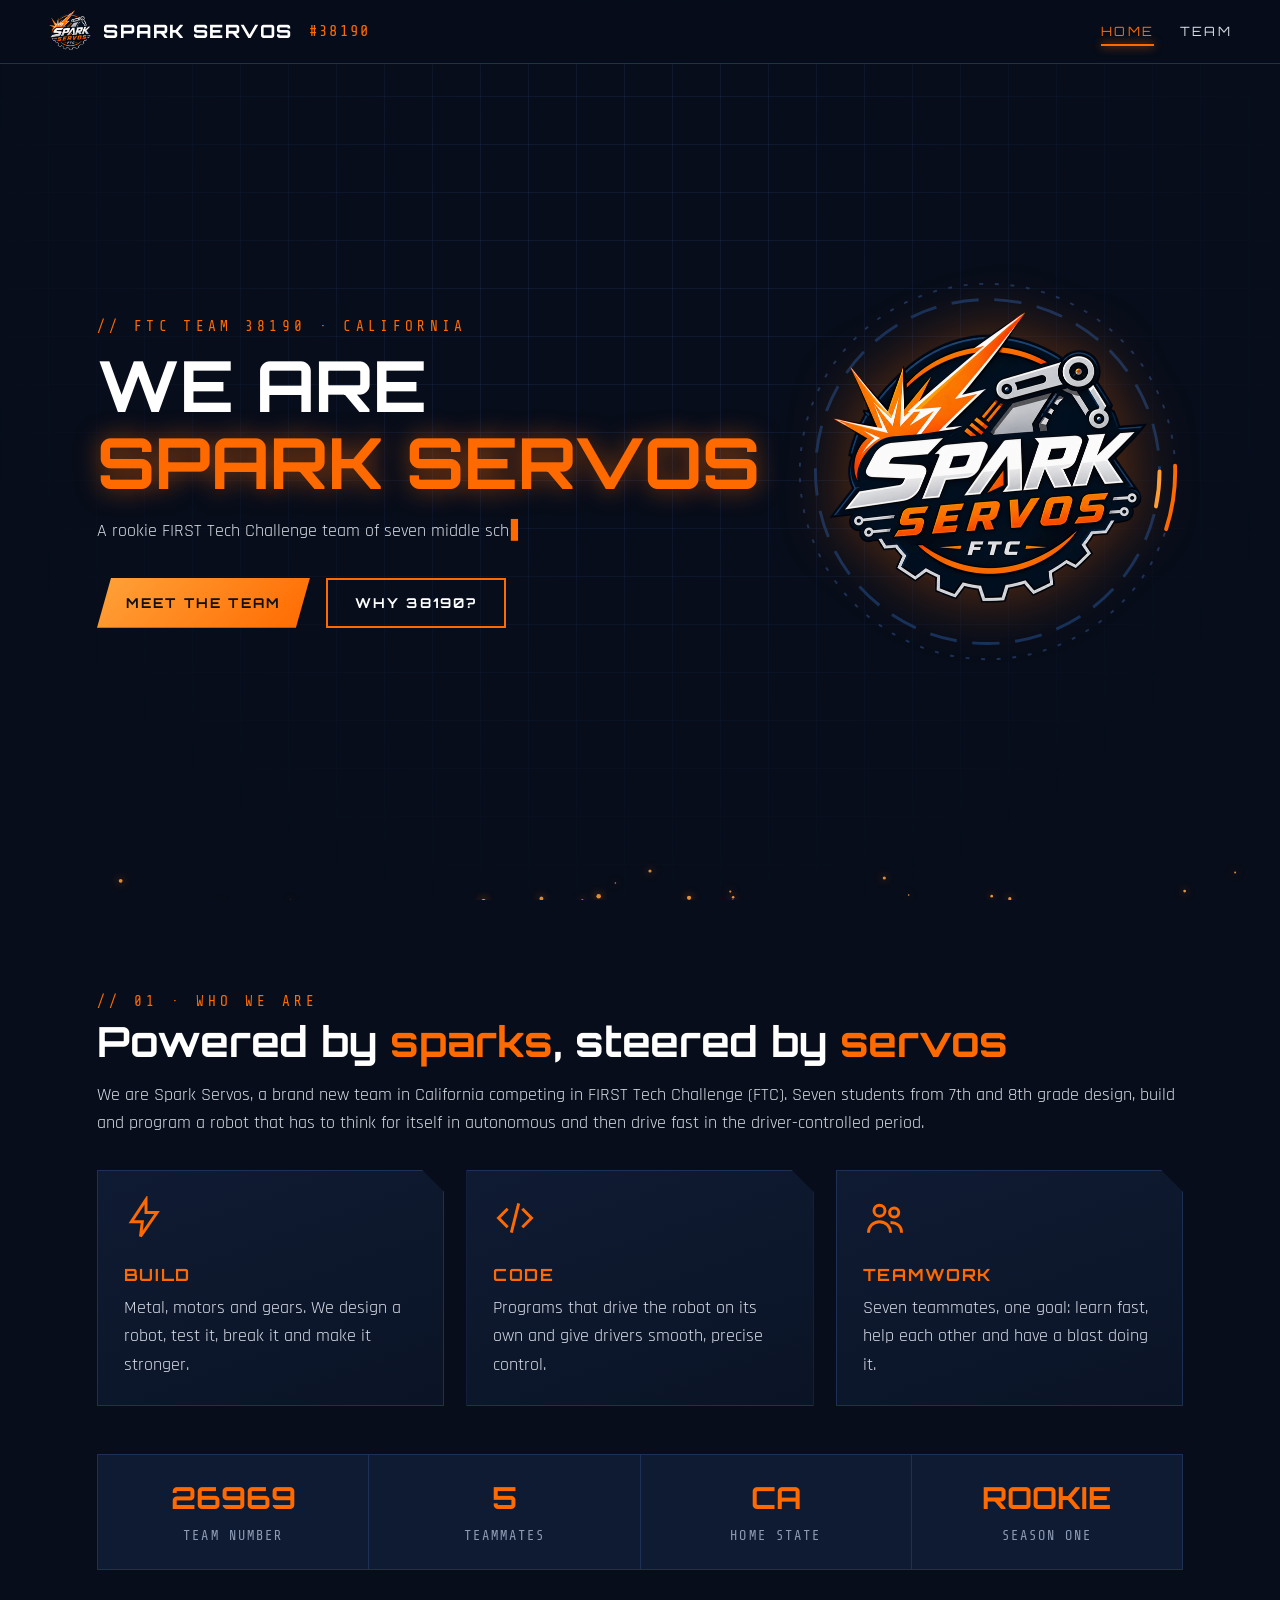
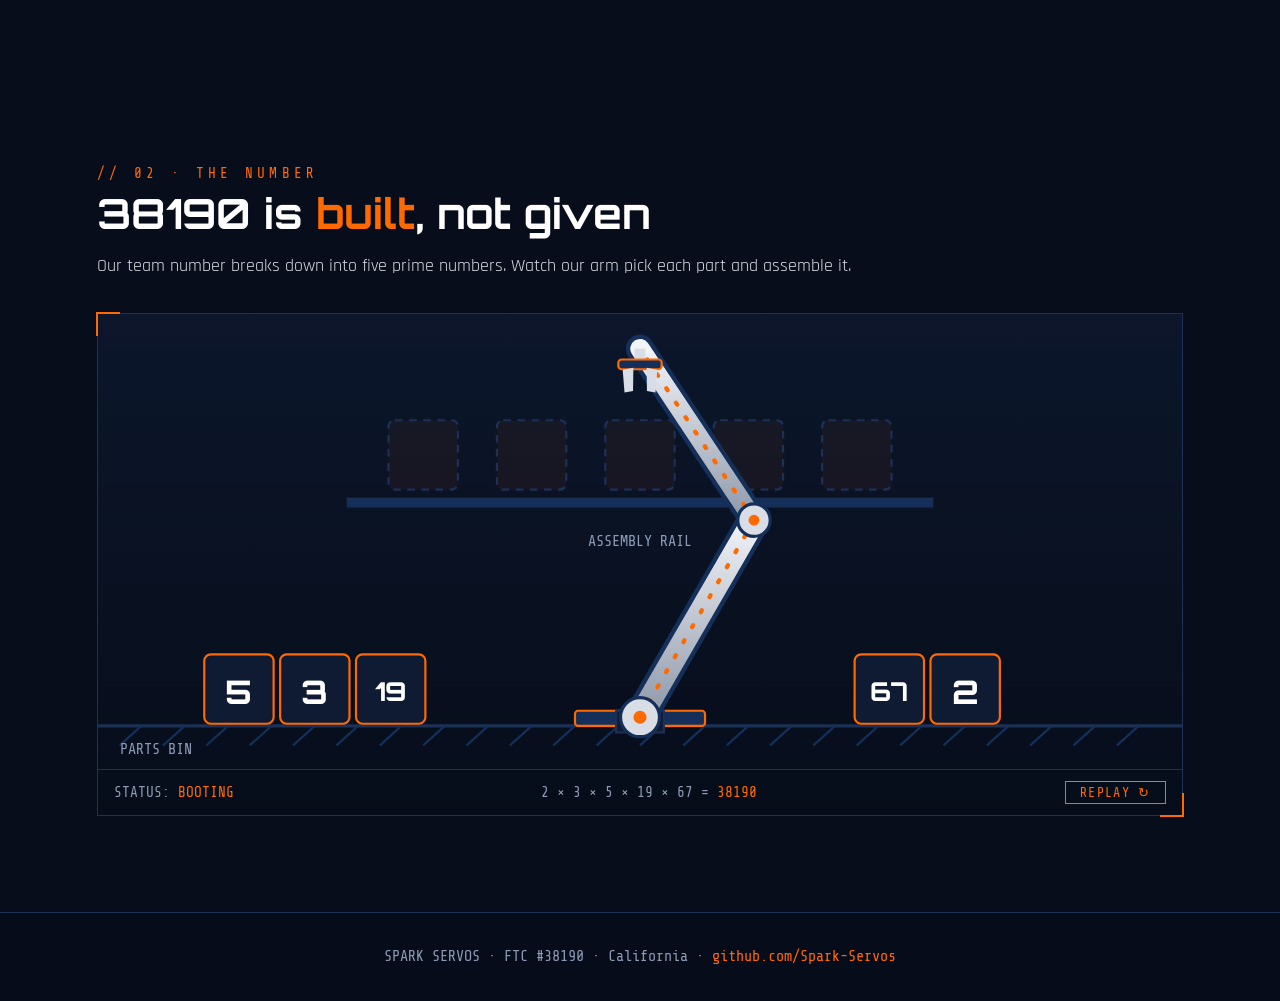
==== index.html @ 9c33005a "Build Spark Servos website: home with pick-and-place robot arm, team page Co-Authored-By: Claude Son" ====
<!DOCTYPE html>
<html lang="en">
<head>
<meta charset="utf-8">
<meta name="viewport" content="width=device-width, initial-scale=1">
<title>Spark Servos FTC 38190</title>
<meta name="description" content="Spark Servos, FTC team 38190 — a rookie middle school robotics team from California.">
<link rel="icon" href="assets/favicon.png">
<link rel="preconnect" href="https://fonts.googleapis.com">
<link rel="preconnect" href="https://fonts.gstatic.com" crossorigin>
<link href="https://fonts.googleapis.com/css2?family=Orbitron:wght@500;700;900&family=Rajdhani:wght@400;600&family=Share+Tech+Mono&display=swap" rel="stylesheet">
<link rel="stylesheet" href="css/style.css">
</head>
<body>
<div class="grid-bg"></div>
<canvas id="sparks"></canvas>

<header class="nav">
  <a class="brand" href="index.html"><img src="assets/logo.png" alt="Spark Servos logo">SPARK SERVOS<small>#38190</small></a>
  <ul class="links">
    <li><a class="active" href="index.html">Home</a></li>
    <li><a href="team.html">Team</a></li>
  </ul>
</header>

<main>
  <section class="hero">
    <div class="wrap">
      <div>
        <div class="eyebrow">// FTC Team 38190 · California</div>
        <h1>WE ARE <span>SPARK&nbsp;SERVOS</span></h1>
        <p><span class="typed" id="typed" data-text="A rookie FIRST Tech Challenge team of seven middle schoolers, building robots one servo at a time."></span></p>
        <div class="cta">
          <a class="btn" href="team.html">Meet the Team</a>
          <a class="btn ghost" href="#number">Why 38190?</a>
        </div>
      </div>
      <div class="hero-art">
        <svg class="ring spin" viewBox="0 0 200 200" aria-hidden="true">
          <circle cx="100" cy="100" r="96" fill="none" stroke="#1d3157" stroke-width="1" stroke-dasharray="2 6"/>
          <circle cx="100" cy="100" r="96" fill="none" stroke="#ff6a00" stroke-width="2" stroke-dasharray="30 570" stroke-linecap="round"/>
        </svg>
        <svg class="ring spin rev" viewBox="0 0 200 200" aria-hidden="true">
          <circle cx="100" cy="100" r="88" fill="none" stroke="#14305a" stroke-width="1.5" stroke-dasharray="14 8"/>
          <circle cx="100" cy="100" r="88" fill="none" stroke="#ffa23a" stroke-width="2" stroke-dasharray="18 535" stroke-linecap="round"/>
        </svg>
        <img class="logo" src="assets/logo.png" alt="Spark Servos FTC emblem">
      </div>
    </div>
  </section>

  <section>
    <div class="wrap">
      <div class="reveal">
        <div class="eyebrow">// 01 · who we are</div>
        <h2>Powered by <em>sparks</em>, steered by <em>servos</em></h2>
        <p>We are Spark Servos, a brand new team in California competing in FIRST Tech Challenge (FTC). Seven students from 7th and 8th grade design, build and program a robot that has to think for itself in autonomous and then drive fast in the driver-controlled period.</p>
      </div>
      <div class="cards">
        <div class="card reveal">
          <svg class="ico" viewBox="0 0 24 24" fill="none" stroke="currentColor" stroke-width="1.6"><path d="M12 2 4 14h6l-1 8 9-13h-6z"/></svg>
          <h3>BUILD</h3><p>Metal, motors and gears. We design a robot, test it, break it and make it stronger.</p>
        </div>
        <div class="card reveal" style="transition-delay:.12s">
          <svg class="ico" viewBox="0 0 24 24" fill="none" stroke="currentColor" stroke-width="1.6"><path d="m8 7-5 5 5 5M16 7l5 5-5 5M14 4l-4 16"/></svg>
          <h3>CODE</h3><p>Programs that drive the robot on its own and give drivers smooth, precise control.</p>
        </div>
        <div class="card reveal" style="transition-delay:.24s">
          <svg class="ico" viewBox="0 0 24 24" fill="none" stroke="currentColor" stroke-width="1.6"><circle cx="9" cy="8" r="3"/><circle cx="17" cy="9" r="2.5"/><path d="M3 20c0-3.5 2.7-6 6-6s6 2.5 6 6M15 14.5c3 0 6 1.5 6 5.5"/></svg>
          <h3>TEAMWORK</h3><p>Seven teammates, one goal: learn fast, help each other and have a blast doing it.</p>
        </div>
      </div>
      <div class="stats reveal">
        <div class="stat"><b data-count="38190">0</b><span>Team number</span></div>
        <div class="stat"><b data-count="7">0</b><span>Teammates</span></div>
        <div class="stat"><b>CA</b><span>Home state</span></div>
        <div class="stat"><b>ROOKIE</b><span>Season one</span></div>
      </div>
    </div>
  </section>

  <section id="number">
    <div class="wrap">
      <div class="reveal">
        <div class="eyebrow">// 02 · the number</div>
        <h2>38190 is <em>built</em>, not given</h2>
        <p>Our team number breaks down into five prime numbers. Watch our arm pick each part and assemble it.</p>
      </div>
      <div class="stage-wrap reveal">
        <svg id="stage" viewBox="0 0 1000 420" role="img" aria-label="Animated robot arm picking up prime-number tiles and placing them into slots to build 38190"></svg>
        <div class="stage-bar">
          <span>STATUS: <b id="status">IDLE</b></span>
          <span id="product">2 × 3 × 5 × 19 × 67 = <b>38190</b></span>
          <button id="replay" type="button">REPLAY ↻</button>
        </div>
      </div>
    </div>
  </section>
</main>

<footer>
  <div class="wrap">SPARK SERVOS · FTC #38190 · California · <a href="https://github.com/Spark-Servos">github.com/Spark-Servos</a></div>
</footer>

<script src="js/main.js"></script>
</body>
</html>
---- css/style.css ----
:root {
  --bg: #070d1a;
  --bg2: #0b1426;
  --panel: #0f1b33;
  --line: #1d3157;
  --navy: #14305a;
  --orange: #ff6a00;
  --orange2: #ffa23a;
  --silver: #d8dde6;
  --white: #ffffff;
  --muted: #8d9bb5;
  --display: 'Orbitron', 'Rajdhani', system-ui, sans-serif;
  --body: 'Rajdhani', system-ui, sans-serif;
  --mono: 'Share Tech Mono', ui-monospace, monospace;
}

* { box-sizing: border-box; margin: 0; padding: 0; }
html { scroll-behavior: smooth; }
body {
  background: var(--bg);
  color: var(--silver);
  font-family: var(--body);
  font-size: 1.15rem;
  line-height: 1.55;
  overflow-x: hidden;
}
a { color: inherit; text-decoration: none; }
img { max-width: 100%; display: block; }

/* background layers */
#sparks { position: fixed; inset: 0; z-index: 0; pointer-events: none; }
.grid-bg {
  position: fixed; inset: 0; z-index: 0; pointer-events: none;
  background-image:
    linear-gradient(rgba(29,49,87,.35) 1px, transparent 1px),
    linear-gradient(90deg, rgba(29,49,87,.35) 1px, transparent 1px);
  background-size: 48px 48px;
  mask-image: radial-gradient(ellipse at 50% 30%, #000 20%, transparent 75%);
  -webkit-mask-image: radial-gradient(ellipse at 50% 30%, #000 20%, transparent 75%);
  animation: gridmove 24s linear infinite;
}
@keyframes gridmove { to { background-position: 48px 48px, 48px 48px; } }
main, header, footer { position: relative; z-index: 1; }

/* nav */
.nav {
  position: sticky; top: 0; z-index: 50;
  display: flex; align-items: center; justify-content: space-between;
  padding: .6rem clamp(1rem, 4vw, 3rem);
  background: rgba(7,13,26,.82);
  backdrop-filter: blur(10px);
  border-bottom: 1px solid var(--line);
}
.brand { display: flex; align-items: center; gap: .7rem; font-family: var(--display); font-weight: 800; letter-spacing: .08em; color: var(--white); }
.brand img { width: 44px; height: 44px; transition: transform .6s; }
.brand:hover img { transform: rotate(360deg); }
.brand small { color: var(--orange); font-family: var(--mono); font-weight: 400; letter-spacing: .15em; margin-left: .3rem; }
.links { display: flex; gap: 1.6rem; list-style: none; }
.links a {
  font-family: var(--display); font-size: .8rem; letter-spacing: .18em; text-transform: uppercase;
  padding: .4rem 0; position: relative; color: var(--silver);
}
.links a::after {
  content: ''; position: absolute; left: 0; bottom: 0; height: 2px; width: 0; background: var(--orange);
  box-shadow: 0 0 10px var(--orange); transition: width .3s;
}
.links a:hover::after, .links a.active::after { width: 100%; }
.links a.active { color: var(--orange); }

/* buttons */
.btn {
  display: inline-block; font-family: var(--display); font-weight: 700; font-size: .85rem; letter-spacing: .16em; text-transform: uppercase;
  padding: .9rem 1.8rem; color: #111; background: linear-gradient(135deg, var(--orange2), var(--orange));
  clip-path: polygon(14px 0, 100% 0, calc(100% - 14px) 100%, 0 100%);
  transition: transform .2s, filter .2s;
}
.btn:hover { transform: translateY(-3px); filter: brightness(1.15) drop-shadow(0 0 12px var(--orange)); }
.btn.ghost { background: transparent; color: var(--white); box-shadow: inset 0 0 0 2px var(--orange); clip-path: none; }
.btn.ghost:hover { background: rgba(255,106,0,.12); }

/* layout */
.wrap { max-width: 1150px; margin: 0 auto; padding: 0 clamp(1rem, 4vw, 2rem); }
section { padding: clamp(3rem, 8vw, 6rem) 0; }
.eyebrow { font-family: var(--mono); color: var(--orange); letter-spacing: .3em; text-transform: uppercase; font-size: .9rem; }
h1, h2, h3 { font-family: var(--display); color: var(--white); line-height: 1.1; }
h2 { font-size: clamp(1.7rem, 4vw, 2.6rem); margin: .4rem 0 1rem; }
h2 em { font-style: normal; color: var(--orange); }

/* hero */
.hero { min-height: calc(100vh - 70px); display: flex; align-items: center; padding: 2rem 0 3rem; }
.hero .wrap { display: grid; grid-template-columns: 1.05fr 1fr; gap: 2rem; align-items: center; }
.hero h1 { font-size: clamp(2.3rem, 6vw, 4.4rem); margin: .6rem 0 1rem; }
.hero h1 span { color: var(--orange); text-shadow: 0 0 24px rgba(255,106,0,.55); }
.hero p { max-width: 34rem; color: var(--silver); }
.cta { display: flex; gap: 1rem; flex-wrap: wrap; margin-top: 2rem; }
.hero-art { position: relative; aspect-ratio: 1; max-width: 520px; width: 100%; justify-self: center; }
.hero-art .logo { position: absolute; inset: 9%; width: 82%; height: 82%; filter: drop-shadow(0 0 30px rgba(255,106,0,.35)); animation: float 5s ease-in-out infinite; }
@keyframes float { 50% { transform: translateY(-12px); } }
.ring { position: absolute; inset: 0; width: 100%; height: 100%; }
.ring.spin { animation: spin 40s linear infinite; }
.ring.spin.rev { animation-duration: 60s; animation-direction: reverse; }
@keyframes spin { to { transform: rotate(360deg); } }

/* glitch / boot text */
.typed::after { content: '▌'; color: var(--orange); animation: blink 1s steps(2) infinite; margin-left: 2px; }
@keyframes blink { 50% { opacity: 0; } }

/* stat bar */
.stats { display: grid; grid-template-columns: repeat(4, 1fr); gap: 1px; background: var(--line); border: 1px solid var(--line); margin-top: 3rem; }
.stat { background: var(--panel); padding: 1.2rem; text-align: center; }
.stat b { display: block; font-family: var(--display); font-size: 1.9rem; color: var(--orange); }
.stat span { font-family: var(--mono); font-size: .85rem; letter-spacing: .15em; color: var(--muted); text-transform: uppercase; }

/* reveal */
.reveal { opacity: 0; transform: translateY(40px); transition: opacity .8s, transform .8s cubic-bezier(.2,.8,.2,1); }
.reveal.in { opacity: 1; transform: none; }

/* cards */
.cards { display: grid; grid-template-columns: repeat(3, 1fr); gap: 1.4rem; margin-top: 2rem; }
.card {
  background: linear-gradient(160deg, var(--panel), var(--bg2));
  border: 1px solid var(--line); padding: 1.6rem; position: relative;
  clip-path: polygon(0 0, calc(100% - 22px) 0, 100% 22px, 100% 100%, 0 100%);
  transition: transform .3s, border-color .3s, box-shadow .3s;
}
.card:hover { transform: translateY(-6px); border-color: var(--orange); box-shadow: 0 10px 40px rgba(255,106,0,.15); }
.card h3 { font-size: 1.05rem; letter-spacing: .1em; margin-bottom: .6rem; color: var(--orange); }
.card .ico { width: 44px; height: 44px; margin-bottom: 1rem; color: var(--orange); }

/* pick & place stage */
.stage-wrap { background: linear-gradient(180deg, rgba(15,27,51,.7), rgba(7,13,26,.9)); border: 1px solid var(--line); position: relative; margin-top: 2rem; }
.stage-wrap::before, .stage-wrap::after { content: ''; position: absolute; width: 22px; height: 22px; border: 2px solid var(--orange); }
.stage-wrap::before { top: -2px; left: -2px; border-right: 0; border-bottom: 0; }
.stage-wrap::after { bottom: -2px; right: -2px; border-left: 0; border-top: 0; }
#stage { width: 100%; height: auto; display: block; }
.stage-bar { display: flex; justify-content: space-between; gap: 1rem; flex-wrap: wrap; padding: .7rem 1rem; border-top: 1px solid var(--line); font-family: var(--mono); font-size: .9rem; color: var(--muted); }
.stage-bar b { color: var(--orange); font-weight: 400; }
.stage-bar button {
  background: none; border: 1px solid var(--orange); color: var(--orange); font-family: var(--mono); padding: .15rem .9rem; cursor: pointer; letter-spacing: .1em;
}
.stage-bar button:hover { background: var(--orange); color: #111; }
.tile rect { fill: var(--panel); stroke: var(--orange); stroke-width: 2; }
.tile text { font-family: var(--display); font-weight: 800; fill: var(--white); text-anchor: middle; dominant-baseline: central; }
.slot rect { fill: rgba(255,106,0,.05); stroke: var(--line); stroke-width: 2; stroke-dasharray: 7 6; }
.slot text { font-family: var(--mono); fill: var(--muted); text-anchor: middle; font-size: 14px; }

/* team */
.page-head { padding: 4rem 0 1rem; text-align: center; }
.page-head h1 { font-size: clamp(2rem, 6vw, 3.6rem); margin: .5rem 0; }
.page-head p { color: var(--muted); max-width: 36rem; margin: 0 auto; }
.team { display: flex; flex-wrap: wrap; justify-content: center; gap: 3.2rem 1.4rem; padding-top: 6rem; }
.member { position: relative; flex: 0 0 calc((100% - 4.2rem) / 4); }
.member .claw {
  position: absolute; left: 50%; top: -90px; width: 46px; margin-left: -23px; z-index: 3; pointer-events: none;
  transform: translateY(-260px); opacity: 0;
}
.member .claw .cable { position: absolute; left: 50%; bottom: 100%; width: 2px; height: 600px; margin-left: -1px; background: linear-gradient(var(--line), var(--silver)); }
.member.in .claw { animation: clawdrop 2.4s cubic-bezier(.5,0,.3,1) forwards; }
.member .card { opacity: 0; transform: translateY(-120px) rotate(-4deg); text-align: center; padding: 2rem 1rem 1.5rem; }
.member.in .card { animation: carddrop 1.1s cubic-bezier(.3,1.4,.5,1) .9s forwards; }
@keyframes clawdrop {
  0% { transform: translateY(-260px); opacity: 1; }
  38% { transform: translateY(0); opacity: 1; }
  50% { transform: translateY(0); opacity: 1; }
  99% { transform: translateY(-260px); opacity: 1; }
  100% { transform: translateY(-260px); opacity: 0; }
}
@keyframes carddrop { to { opacity: 1; transform: none; } }
.claw .jaw { transform-origin: 50% 0; }
.member.in .claw .jawL { animation: jawL 2.4s forwards; }
.member.in .claw .jawR { animation: jawR 2.4s forwards; }
@keyframes jawL { 0%,30% { transform: rotate(8deg); } 40%,50% { transform: rotate(-26deg); } 70%,100% { transform: rotate(8deg); } }
@keyframes jawR { 0%,30% { transform: rotate(-8deg); } 40%,50% { transform: rotate(26deg); } 70%,100% { transform: rotate(-8deg); } }
.member.in:hover .card { transform: translateY(-6px); }
.dial { width: 110px; height: 110px; margin: 0 auto 1rem; position: relative; }
.dial svg { width: 100%; height: 100%; }
.dial .needle { transform-origin: 50px 50px; transition: transform 1s cubic-bezier(.3,1.5,.5,1); }
.member:hover .dial .needle { transform: rotate(var(--hover, 120deg)); }
.dial .initial { position: absolute; inset: 0; display: grid; place-items: center; font-family: var(--display); font-weight: 800; font-size: 2rem; color: var(--white); }
.member h3 { font-size: 1.25rem; letter-spacing: .08em; }
.member .grade { font-family: var(--mono); color: var(--orange); letter-spacing: .12em; margin-top: .2rem; }
.member .id { position: absolute; top: .6rem; left: .9rem; font-family: var(--mono); font-size: .8rem; color: var(--muted); }
.member .bar { height: 3px; background: var(--line); margin-top: 1rem; overflow: hidden; }
.member .bar i { display: block; height: 100%; width: 0; background: linear-gradient(90deg, var(--orange), var(--orange2)); transition: width 1.6s 2s; }
.member.in .bar i { width: var(--w); }

/* number factor */
.eq { display: flex; flex-wrap: wrap; align-items: center; justify-content: center; gap: .6rem; font-family: var(--display); font-weight: 800; font-size: clamp(1.4rem, 4vw, 2.6rem); color: var(--white); margin-top: 1.5rem; }
.eq .op { color: var(--orange); }

footer { border-top: 1px solid var(--line); padding: 2rem 0; text-align: center; font-family: var(--mono); color: var(--muted); font-size: .95rem; background: rgba(7,13,26,.9); }
footer a { color: var(--orange); }

/* responsive */
@media (max-width: 900px) {
  .hero .wrap { grid-template-columns: 1fr; text-align: center; }
  .hero p { margin: 0 auto; }
  .cta { justify-content: center; }
  .hero-art { max-width: 340px; order: -1; }
  .cards { grid-template-columns: 1fr; }
  .member { flex-basis: calc((100% - 1.4rem) / 2); }
  .stats { grid-template-columns: repeat(2, 1fr); }
}
@media (max-width: 520px) {
  .links { gap: .9rem; }
  .brand small { display: none; }
  .member { flex-basis: 100%; }
}
@media (prefers-reduced-motion: reduce) {
  *, *::before, *::after { animation-duration: .01ms !important; animation-iteration-count: 1 !important; transition-duration: .01ms !important; }
  .reveal, .member .card { opacity: 1 !important; transform: none !important; }
  .member .claw { display: none; }
}
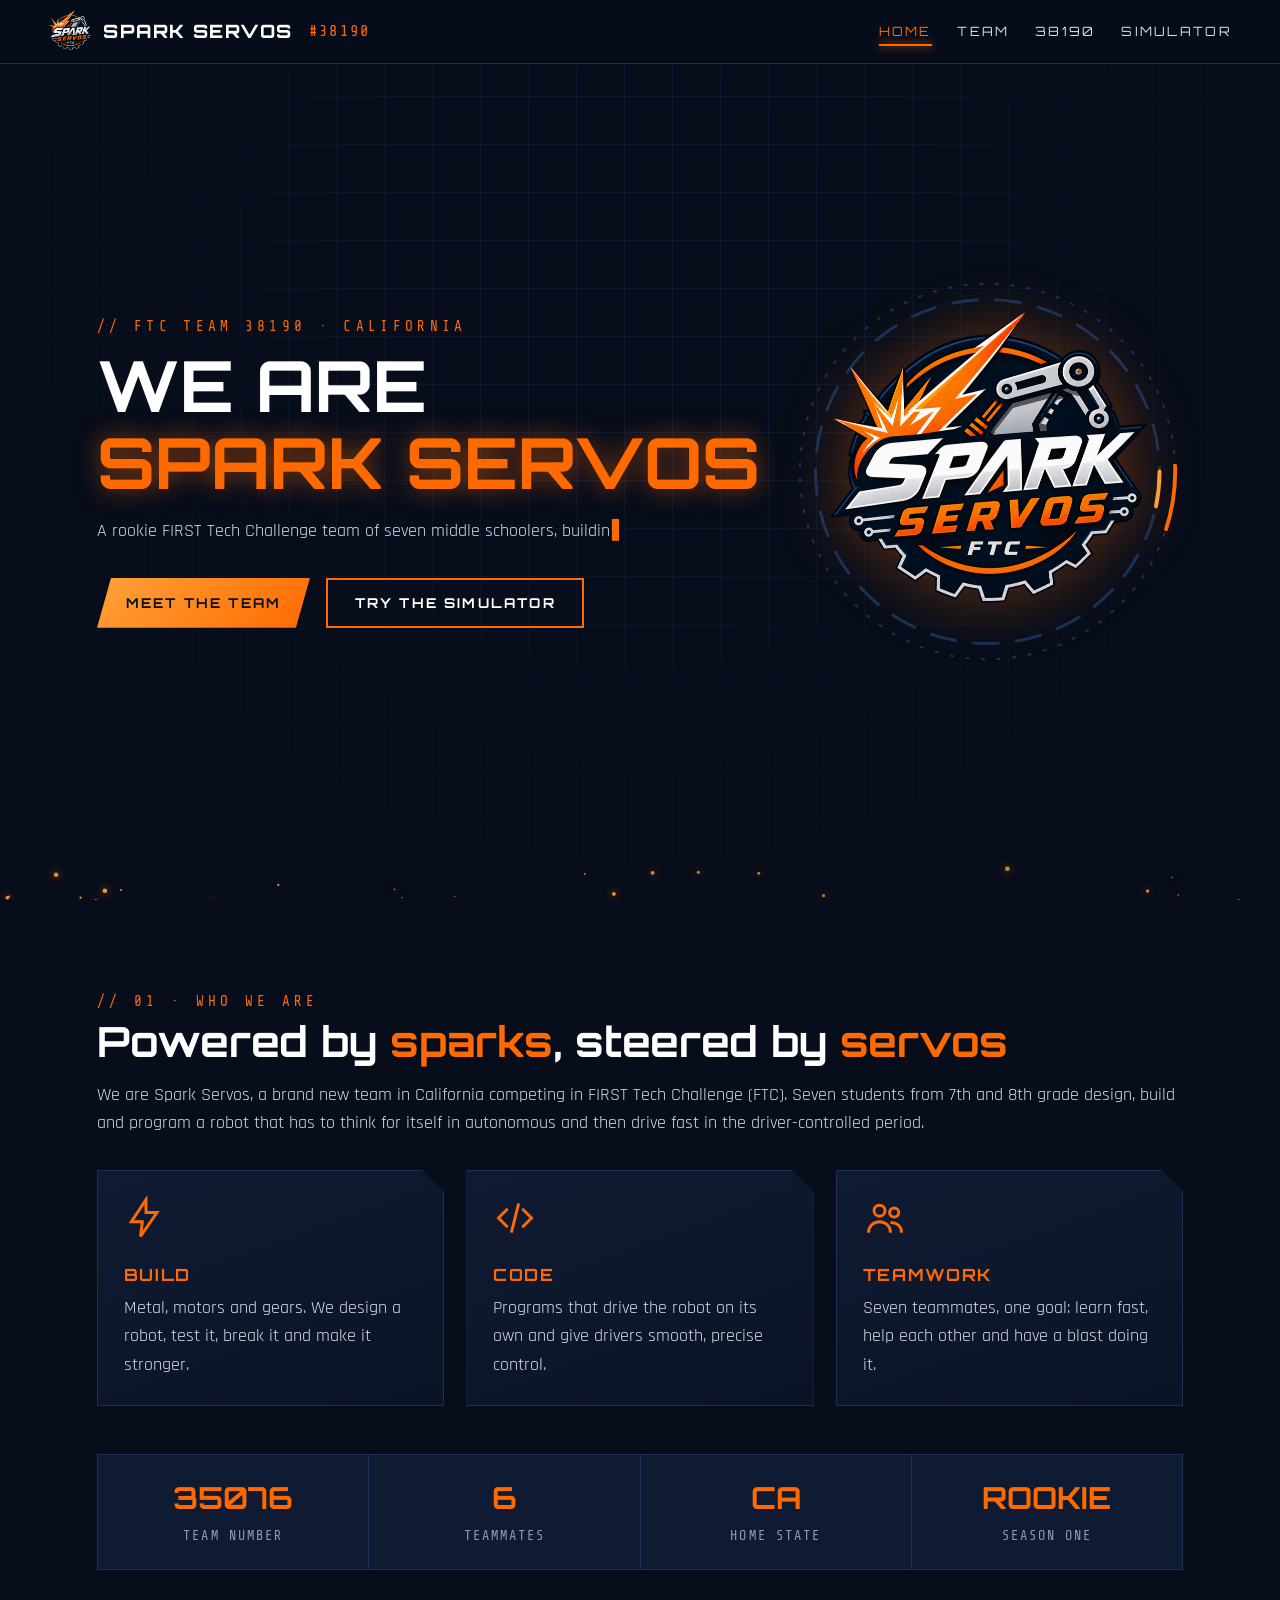
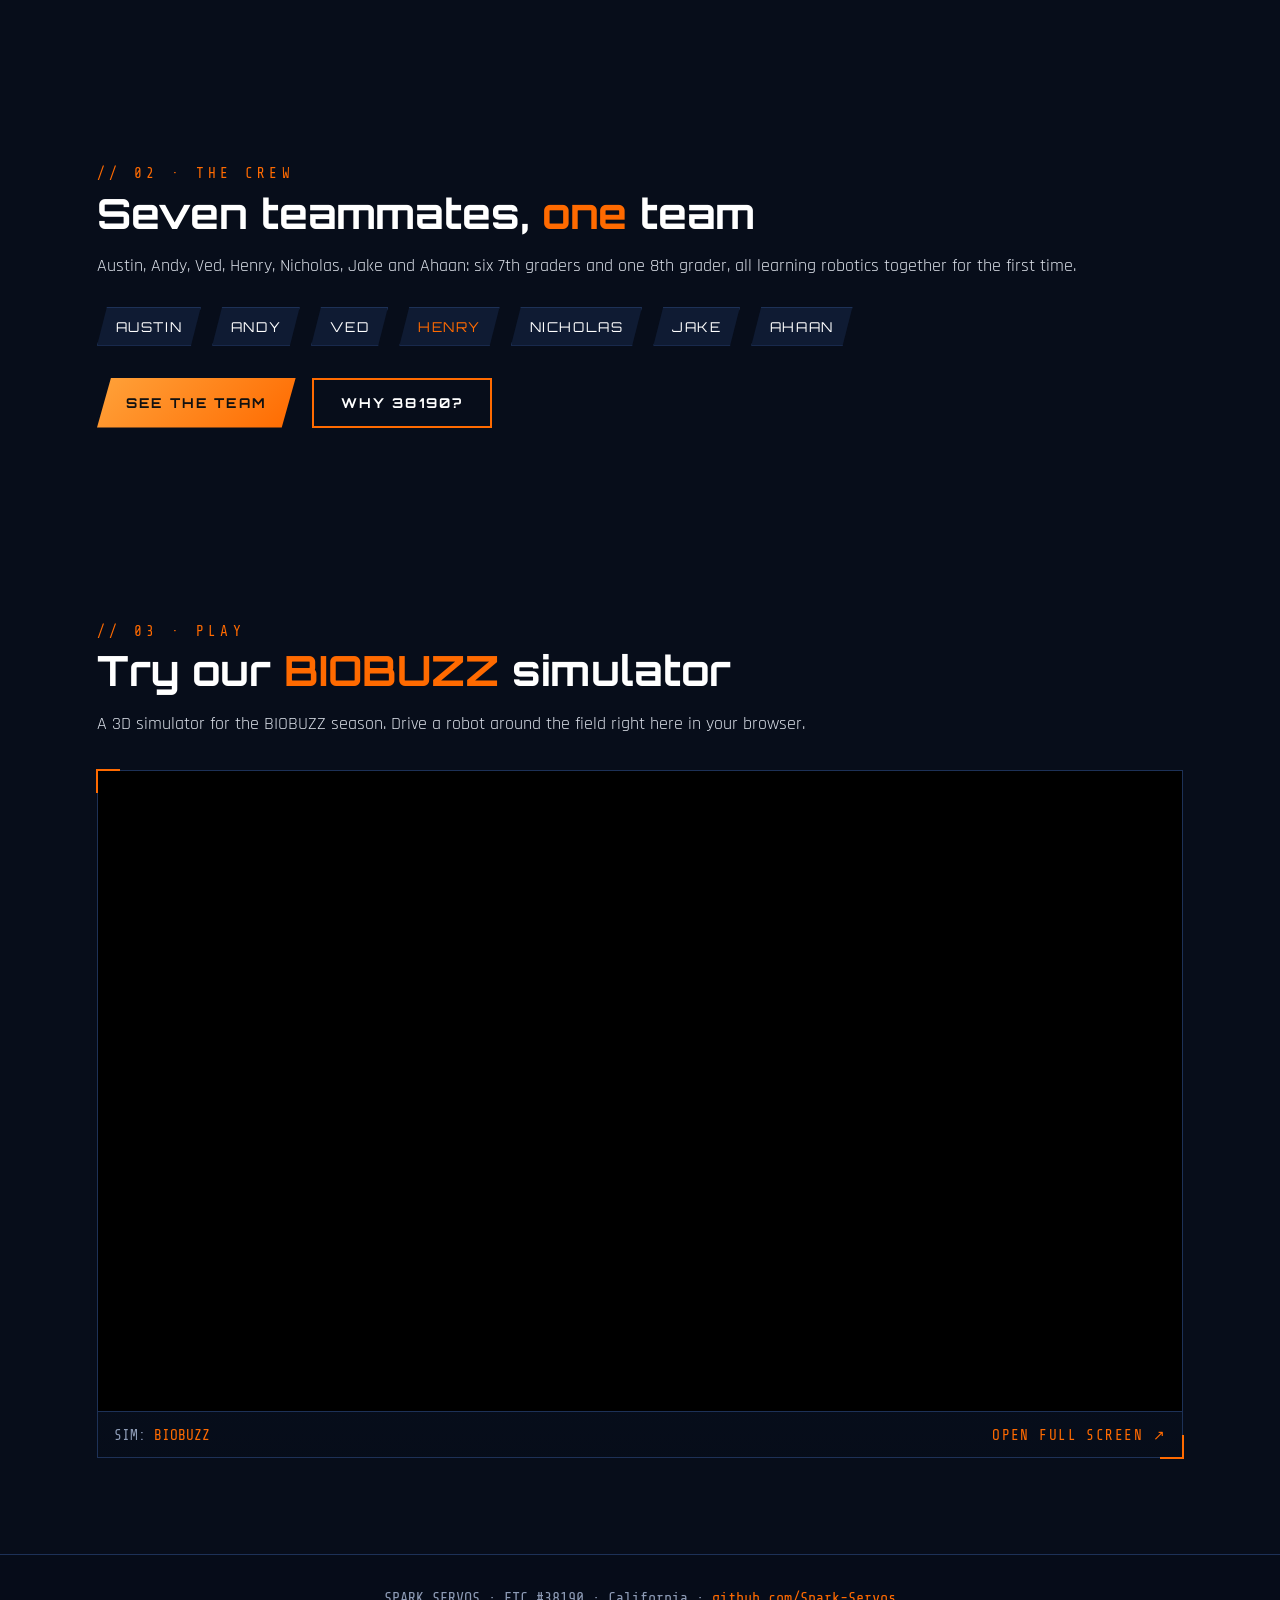
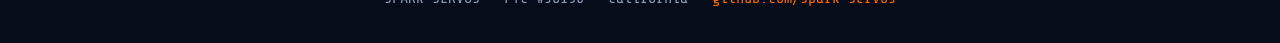
==== commit 9294f1ab: "Move team number to its own tab, add team teaser and BIOBUZZ simulator embed Co-Authored-By: Claude " ====
--- a/index.html
+++ b/index.html
@@ -20,6 +20,8 @@
   <ul class="links">
     <li><a class="active" href="index.html">Home</a></li>
     <li><a href="team.html">Team</a></li>
+    <li><a href="number.html">38190</a></li>
+    <li><a href="index.html#sim">Simulator</a></li>
   </ul>
 </header>
 
@@ -32,7 +34,7 @@
         <p><span class="typed" id="typed" data-text="A rookie FIRST Tech Challenge team of seven middle schoolers, building robots one servo at a time."></span></p>
         <div class="cta">
           <a class="btn" href="team.html">Meet the Team</a>
-          <a class="btn ghost" href="#number">Why 38190?</a>
+          <a class="btn ghost" href="#sim">Try the Simulator</a>
         </div>
       </div>
       <div class="hero-art">
@@ -79,19 +81,36 @@
     </div>
   </section>
 
-  <section id="number">
+
+  <section id="team-teaser">
     <div class="wrap">
       <div class="reveal">
-        <div class="eyebrow">// 02 · the number</div>
-        <h2>38190 is <em>built</em>, not given</h2>
-        <p>Our team number breaks down into five prime numbers. Watch our arm pick each part and assemble it.</p>
+        <div class="eyebrow">// 02 · the crew</div>
+        <h2>Seven teammates, <em>one</em> team</h2>
+        <p>Austin, Andy, Ved, Henry, Nicholas, Jake and Ahaan: six 7th graders and one 8th grader, all learning robotics together for the first time.</p>
+      </div>
+      <div class="chips reveal">
+        <span>Austin</span><span>Andy</span><span>Ved</span><span>Henry</span><span>Nicholas</span><span>Jake</span><span>Ahaan</span>
+      </div>
+      <div class="cta reveal">
+        <a class="btn" href="team.html">See the Team</a>
+        <a class="btn ghost" href="number.html">Why 38190?</a>
+      </div>
+    </div>
+  </section>
+
+  <section id="sim">
+    <div class="wrap">
+      <div class="reveal">
+        <div class="eyebrow">// 03 · play</div>
+        <h2>Try our <em>BIOBUZZ</em> simulator</h2>
+        <p>A 3D simulator for the BIOBUZZ season. Drive a robot around the field right here in your browser.</p>
       </div>
       <div class="stage-wrap reveal">
-        <svg id="stage" viewBox="0 0 1000 420" role="img" aria-label="Animated robot arm picking up prime-number tiles and placing them into slots to build 38190"></svg>
+        <iframe class="sim" src="https://fanaustinca.github.io/biobuzz-sim/" title="BIOBUZZ FTC simulator" loading="lazy" allow="fullscreen; gamepad; autoplay"></iframe>
         <div class="stage-bar">
-          <span>STATUS: <b id="status">IDLE</b></span>
-          <span id="product">2 × 3 × 5 × 19 × 67 = <b>38190</b></span>
-          <button id="replay" type="button">REPLAY ↻</button>
+          <span>SIM: <b>BIOBUZZ</b></span>
+          <a class="open" href="https://fanaustinca.github.io/biobuzz-sim/" target="_blank" rel="noopener">OPEN FULL SCREEN ↗</a>
         </div>
       </div>
     </div>
--- a/css/style.css
+++ b/css/style.css
@@ -211,3 +211,14 @@
   .reveal, .member .card { opacity: 1 !important; transform: none !important; }
   .member .claw { display: none; }
 }
+
+/* teaser chips + simulator embed */
+.chips { display: flex; flex-wrap: wrap; gap: .7rem; margin-top: 1.6rem; }
+.chips span { font-family: var(--display); font-size: .85rem; letter-spacing: .12em; text-transform: uppercase; color: var(--white); padding: .5rem 1.1rem; border: 1px solid var(--line); background: var(--panel); clip-path: polygon(10px 0, 100% 0, calc(100% - 10px) 100%, 0 100%); transition: .25s; }
+.chips span:hover { border-color: var(--orange); color: var(--orange); transform: translateY(-3px); }
+.chips span:nth-child(4) { color: var(--orange); }
+#team-teaser .cta { margin-top: 2rem; }
+iframe.sim { display: block; width: 100%; height: min(75vh, 640px); min-height: 380px; border: 0; background: #000; }
+.stage-bar a.open { color: var(--orange); letter-spacing: .1em; }
+.stage-bar a.open:hover { text-decoration: underline; }
+.page-head-sec { padding-top: 4rem; }
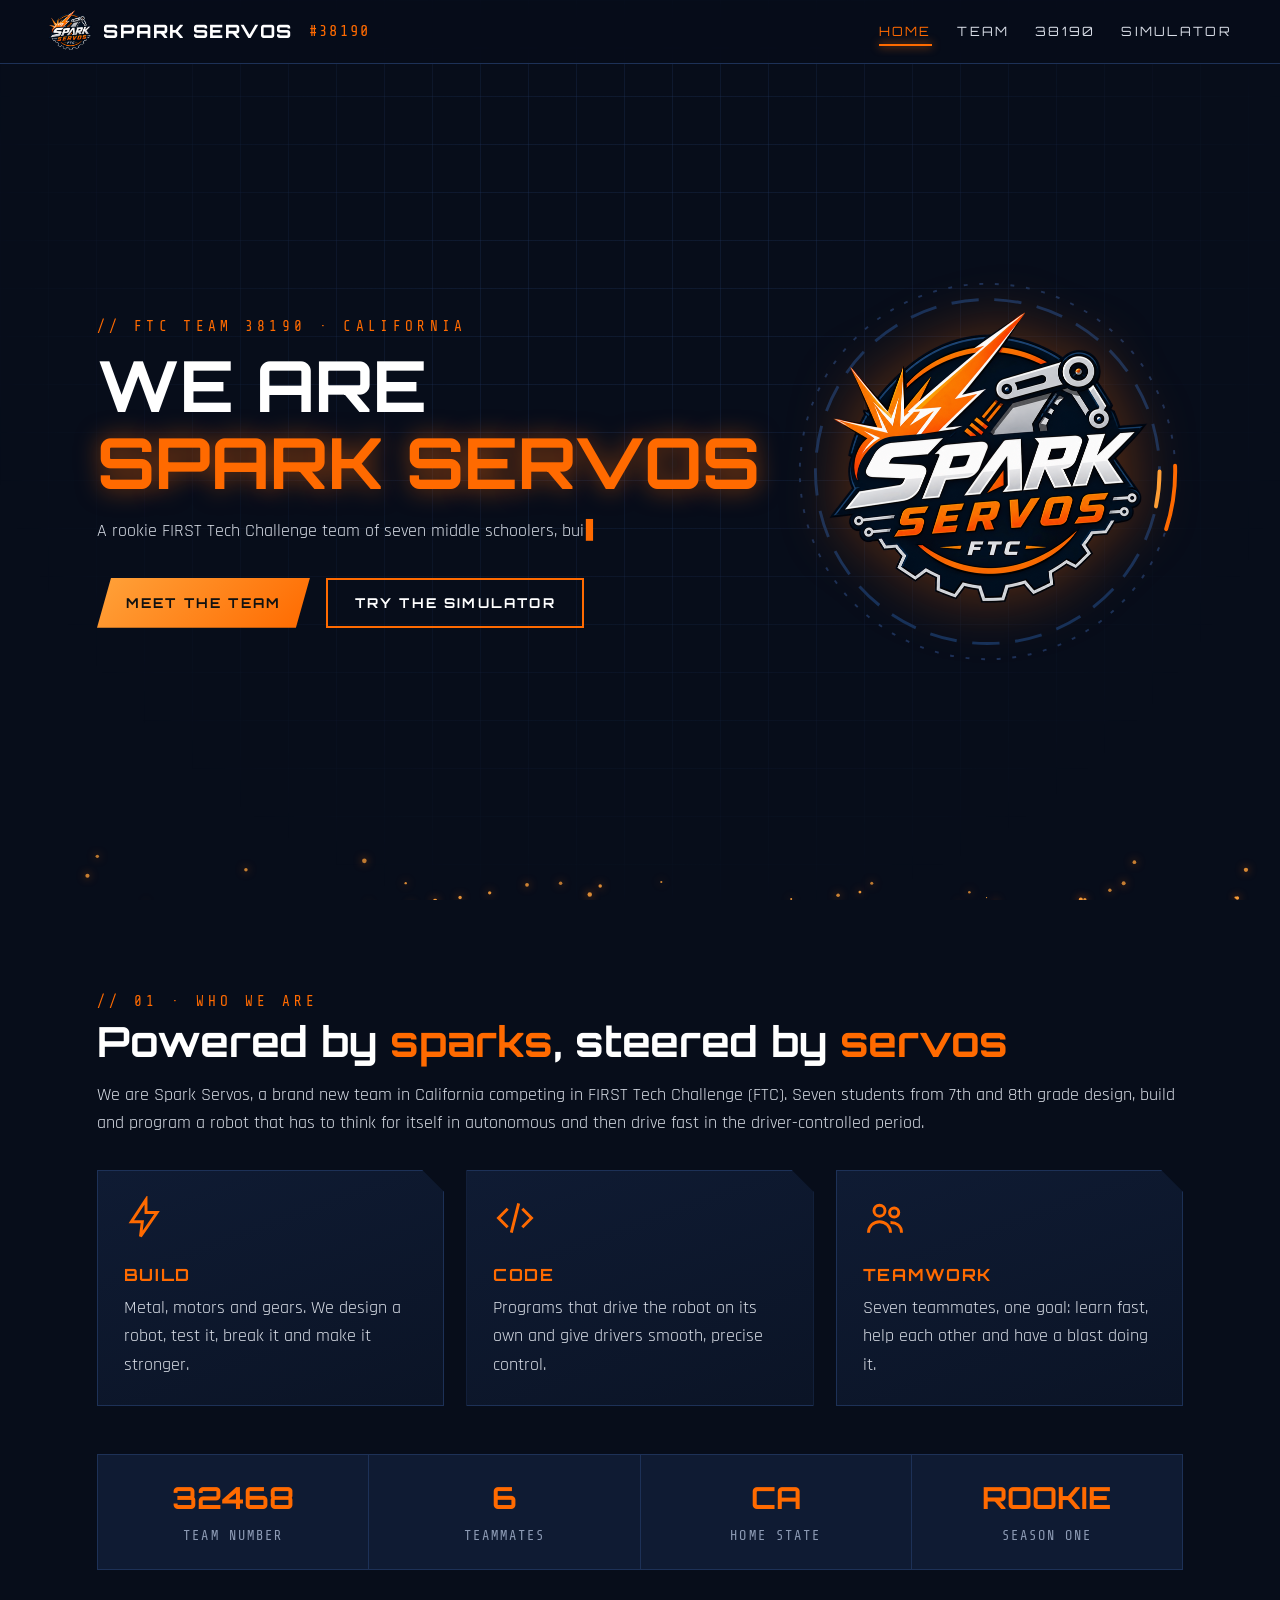
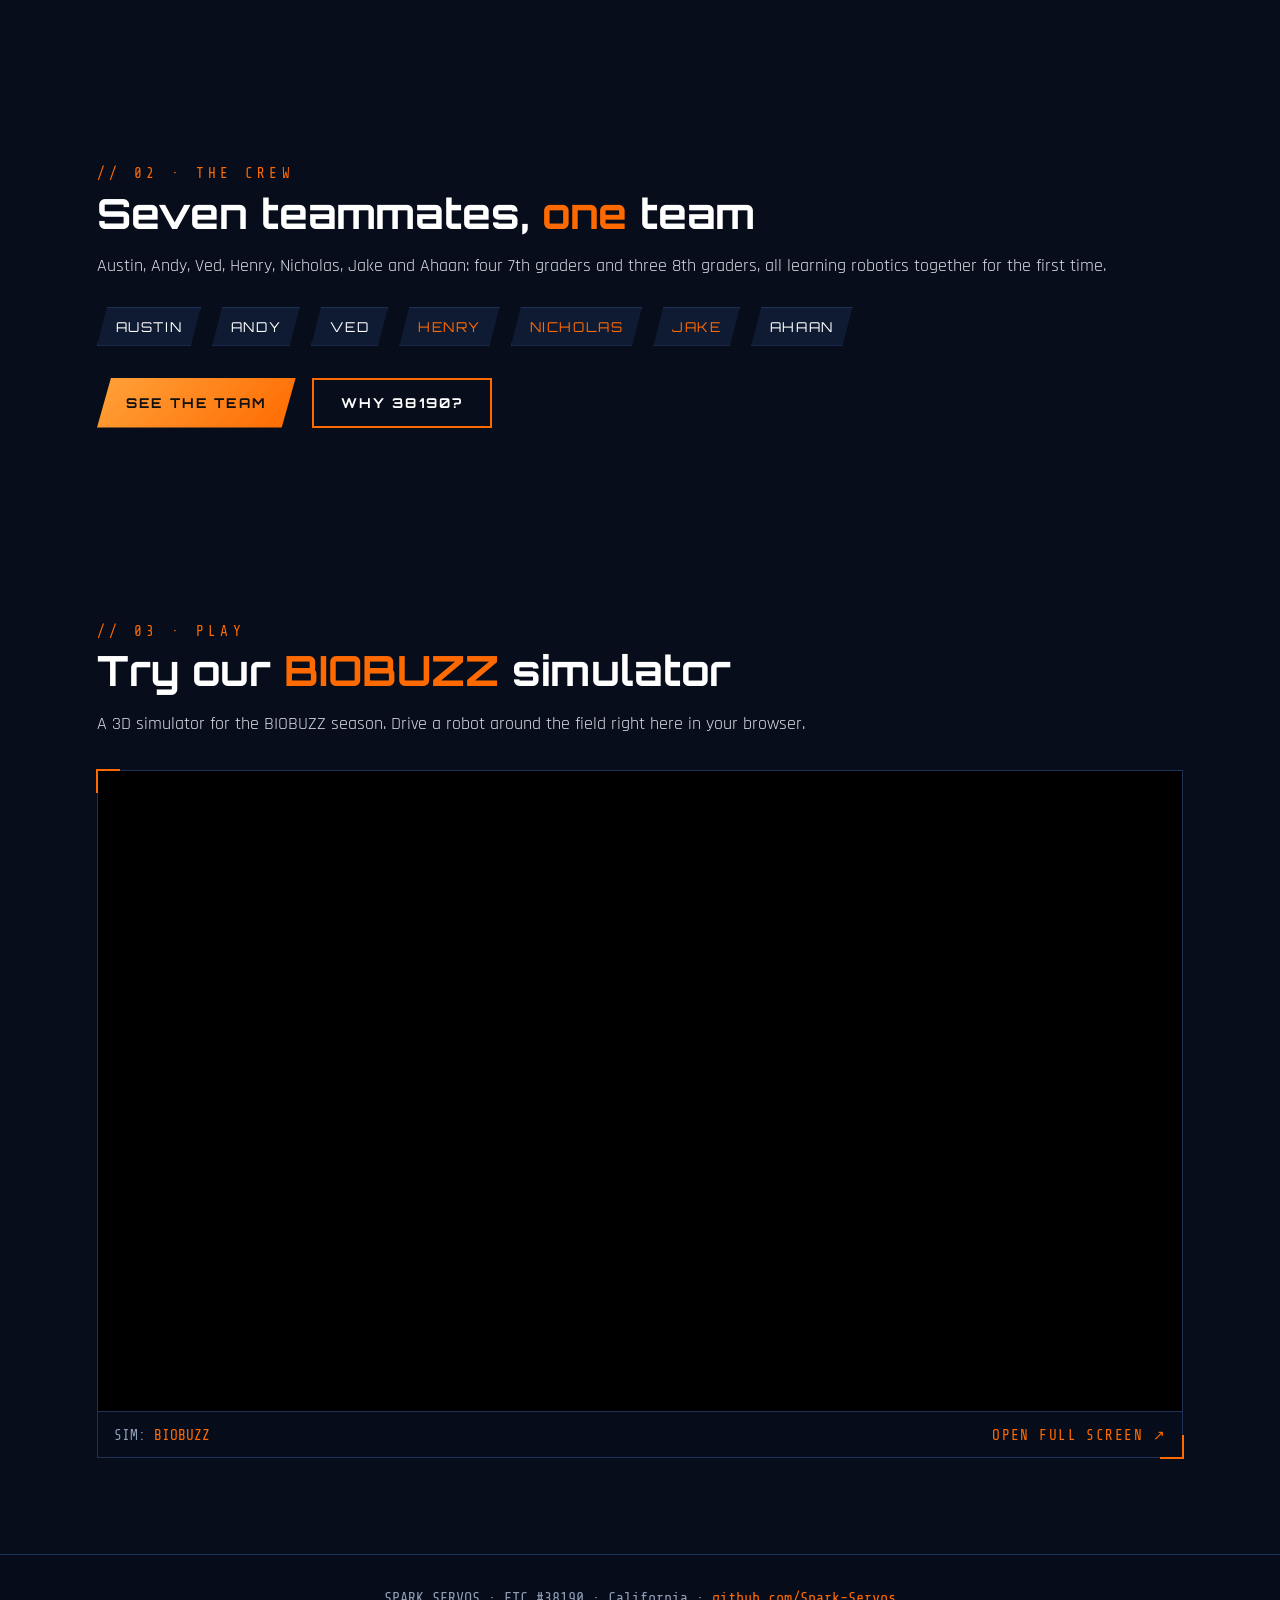
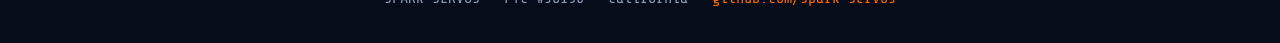
==== commit d8fb4349: "Nicholas and Jake are 8th graders Co-Authored-By: Claude Sonnet 5.5 <noreply@anthropic.com>" ====
--- a/index.html
+++ b/index.html
@@ -87,7 +87,7 @@
       <div class="reveal">
         <div class="eyebrow">// 02 · the crew</div>
         <h2>Seven teammates, <em>one</em> team</h2>
-        <p>Austin, Andy, Ved, Henry, Nicholas, Jake and Ahaan: six 7th graders and one 8th grader, all learning robotics together for the first time.</p>
+        <p>Austin, Andy, Ved, Henry, Nicholas, Jake and Ahaan: four 7th graders and three 8th graders, all learning robotics together for the first time.</p>
       </div>
       <div class="chips reveal">
         <span>Austin</span><span>Andy</span><span>Ved</span><span>Henry</span><span>Nicholas</span><span>Jake</span><span>Ahaan</span>
--- a/css/style.css
+++ b/css/style.css
@@ -216,7 +216,7 @@
 .chips { display: flex; flex-wrap: wrap; gap: .7rem; margin-top: 1.6rem; }
 .chips span { font-family: var(--display); font-size: .85rem; letter-spacing: .12em; text-transform: uppercase; color: var(--white); padding: .5rem 1.1rem; border: 1px solid var(--line); background: var(--panel); clip-path: polygon(10px 0, 100% 0, calc(100% - 10px) 100%, 0 100%); transition: .25s; }
 .chips span:hover { border-color: var(--orange); color: var(--orange); transform: translateY(-3px); }
-.chips span:nth-child(4) { color: var(--orange); }
+.chips span:nth-child(4), .chips span:nth-child(5), .chips span:nth-child(6) { color: var(--orange); }
 #team-teaser .cta { margin-top: 2rem; }
 iframe.sim { display: block; width: 100%; height: min(75vh, 640px); min-height: 380px; border: 0; background: #000; }
 .stage-bar a.open { color: var(--orange); letter-spacing: .1em; }
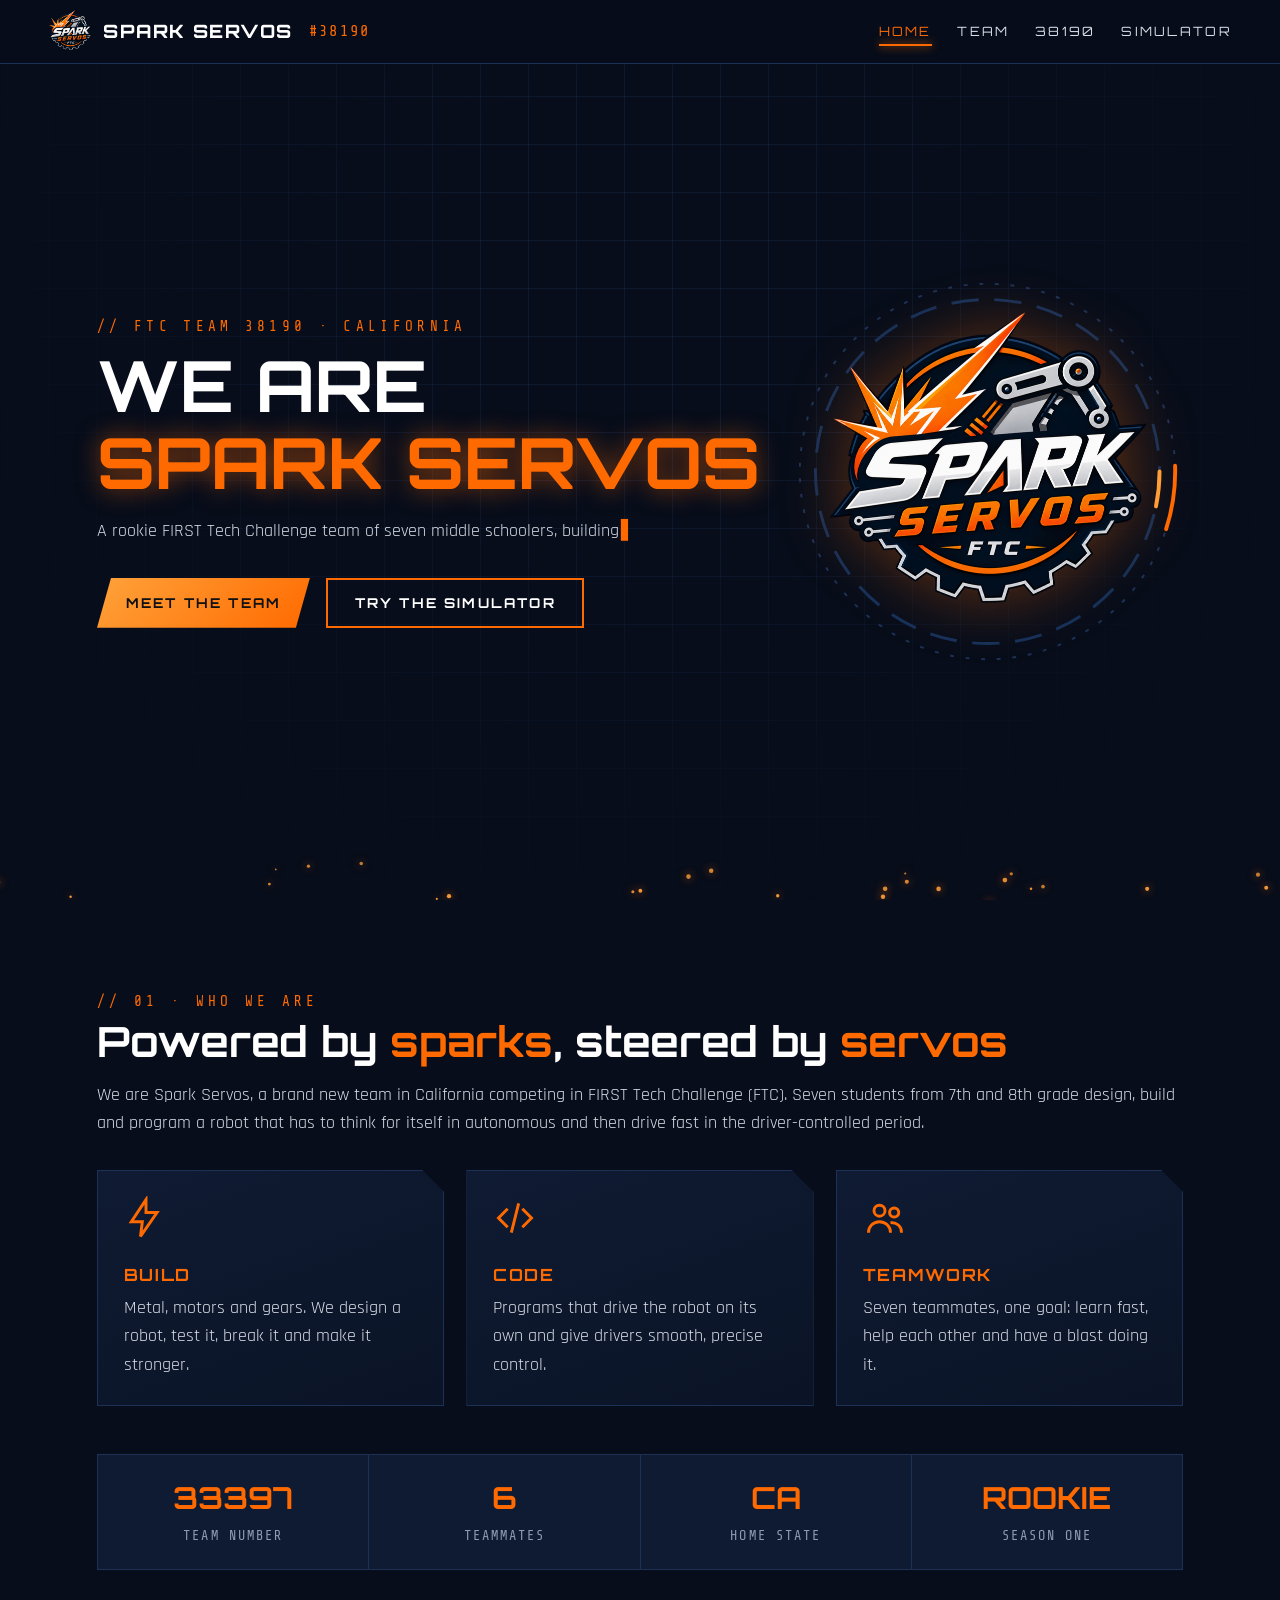
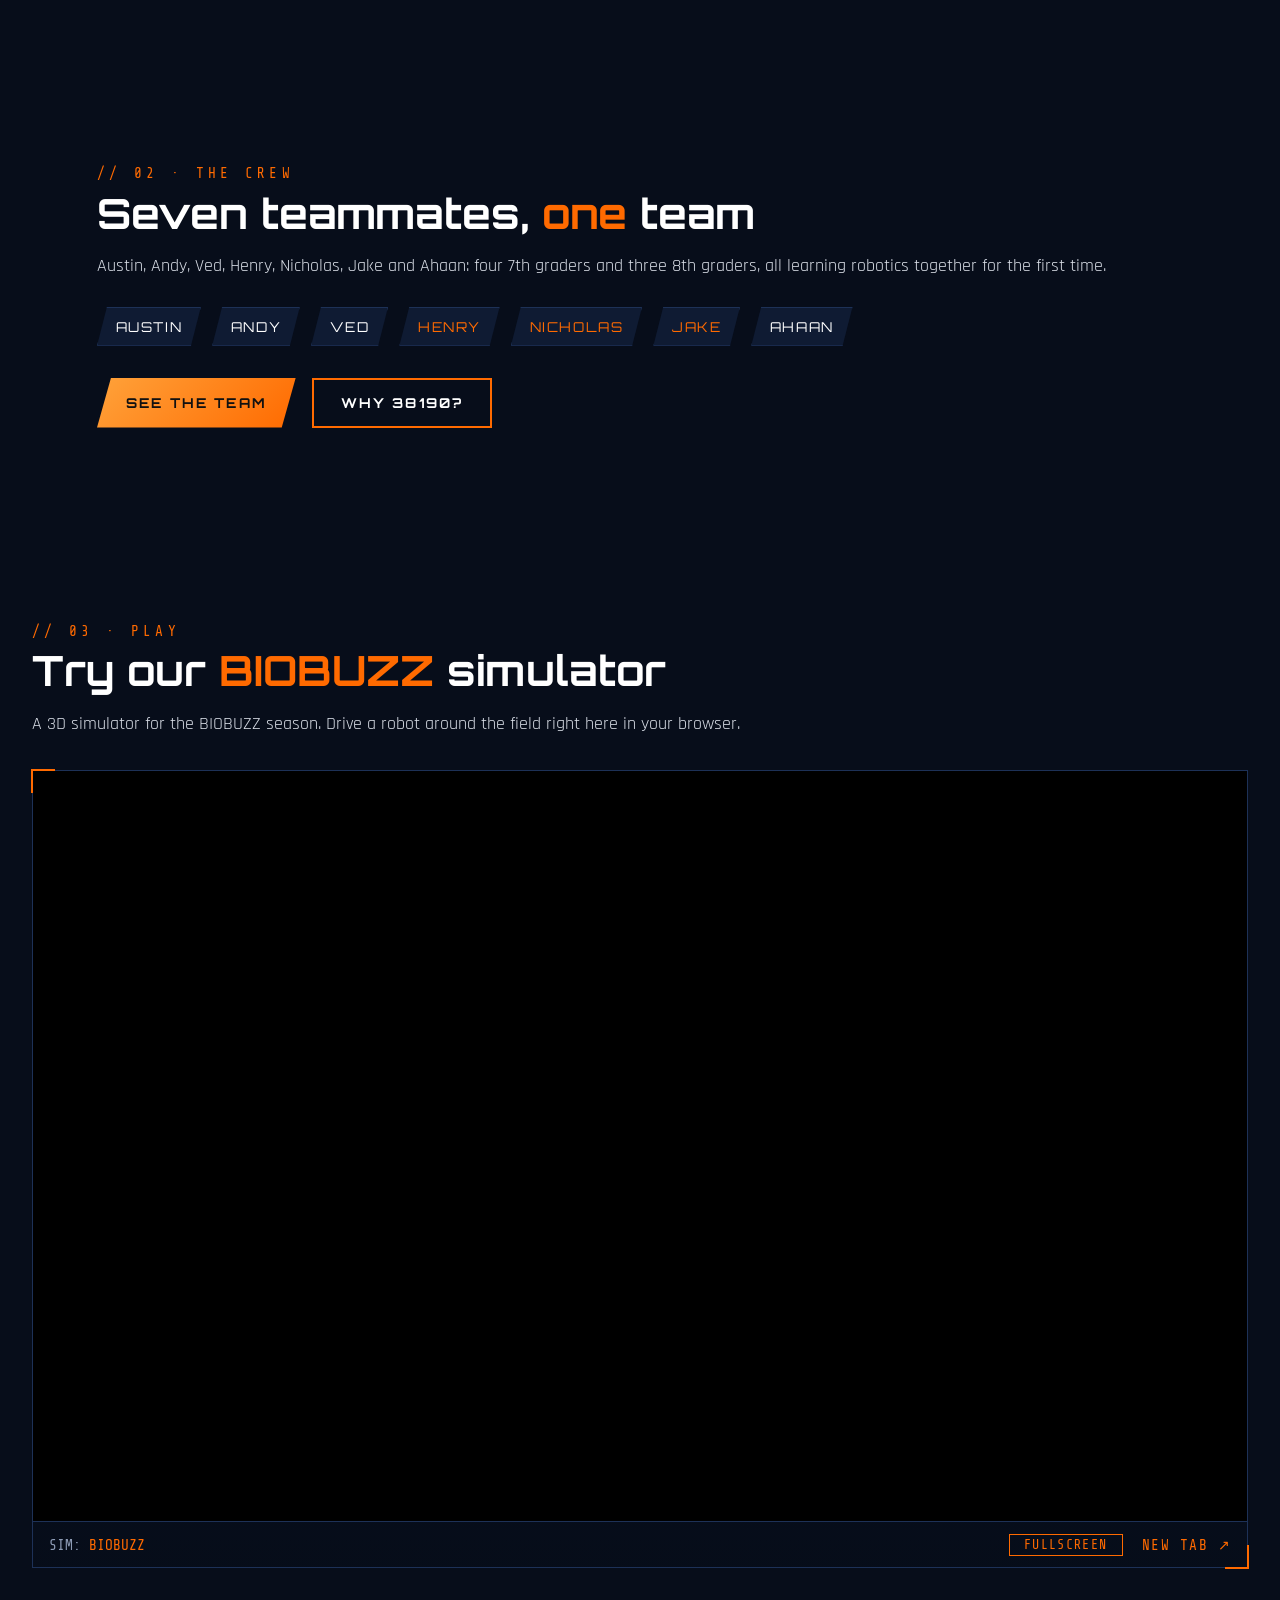
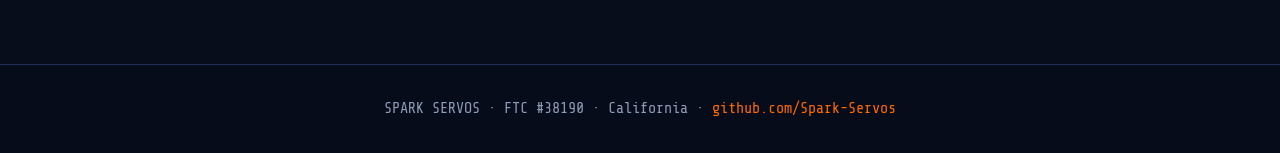
==== commit c86a0105: "Enlarge simulator embed, add fullscreen button, fix mobile nav overflow Co-Authored-By: Claude Sonne" ====
--- a/index.html
+++ b/index.html
@@ -16,7 +16,7 @@
 <canvas id="sparks"></canvas>
 
 <header class="nav">
-  <a class="brand" href="index.html"><img src="assets/logo.png" alt="Spark Servos logo">SPARK SERVOS<small>#38190</small></a>
+  <a class="brand" href="index.html"><img src="assets/logo.png" alt="Spark Servos logo"><span>SPARK SERVOS</span><small>#38190</small></a>
   <ul class="links">
     <li><a class="active" href="index.html">Home</a></li>
     <li><a href="team.html">Team</a></li>
@@ -100,17 +100,17 @@
   </section>
 
   <section id="sim">
-    <div class="wrap">
+    <div class="wrap wide">
       <div class="reveal">
         <div class="eyebrow">// 03 · play</div>
         <h2>Try our <em>BIOBUZZ</em> simulator</h2>
         <p>A 3D simulator for the BIOBUZZ season. Drive a robot around the field right here in your browser.</p>
       </div>
-      <div class="stage-wrap reveal">
+      <div class="stage-wrap sim-wrap reveal" id="simwrap">
         <iframe class="sim" src="https://fanaustinca.github.io/biobuzz-sim/" title="BIOBUZZ FTC simulator" loading="lazy" allow="fullscreen; gamepad; autoplay"></iframe>
         <div class="stage-bar">
           <span>SIM: <b>BIOBUZZ</b></span>
-          <a class="open" href="https://fanaustinca.github.io/biobuzz-sim/" target="_blank" rel="noopener">OPEN FULL SCREEN ↗</a>
+          <span><button id="simfs" type="button">FULLSCREEN</button> <a class="open" href="https://fanaustinca.github.io/biobuzz-sim/" target="_blank" rel="noopener">NEW TAB ↗</a></span>
         </div>
       </div>
     </div>
--- a/css/style.css
+++ b/css/style.css
@@ -87,7 +87,7 @@
 h2 em { font-style: normal; color: var(--orange); }
 
 /* hero */
-.hero { min-height: calc(100vh - 70px); display: flex; align-items: center; padding: 2rem 0 3rem; }
+.hero { overflow-x: clip; min-height: calc(100vh - 70px); display: flex; align-items: center; padding: 2rem 0 3rem; }
 .hero .wrap { display: grid; grid-template-columns: 1.05fr 1fr; gap: 2rem; align-items: center; }
 .hero h1 { font-size: clamp(2.3rem, 6vw, 4.4rem); margin: .6rem 0 1rem; }
 .hero h1 span { color: var(--orange); text-shadow: 0 0 24px rgba(255,106,0,.55); }
@@ -203,7 +203,8 @@
 }
 @media (max-width: 520px) {
   .links { gap: .9rem; }
-  .brand small { display: none; }
+  .brand small, .brand span { display: none; }
+  .links a { font-size: .7rem; letter-spacing: .1em; }
   .member { flex-basis: 100%; }
 }
 @media (prefers-reduced-motion: reduce) {
@@ -218,7 +219,12 @@
 .chips span:hover { border-color: var(--orange); color: var(--orange); transform: translateY(-3px); }
 .chips span:nth-child(4), .chips span:nth-child(5), .chips span:nth-child(6) { color: var(--orange); }
 #team-teaser .cta { margin-top: 2rem; }
-iframe.sim { display: block; width: 100%; height: min(75vh, 640px); min-height: 380px; border: 0; background: #000; }
+#sim .wrap.wide { max-width: 1600px; }
+iframe.sim { display: block; width: 100%; height: max(640px, calc(100vh - 150px)); border: 0; background: #000; }
+.sim-wrap:fullscreen { display: flex; flex-direction: column; background: #000; margin: 0; }
+.sim-wrap:fullscreen iframe.sim { flex: 1; height: auto; }
+.sim-wrap:fullscreen::before, .sim-wrap:fullscreen::after { display: none; }
+.stage-bar span:last-child { display: flex; gap: 1.2rem; align-items: center; }
 .stage-bar a.open { color: var(--orange); letter-spacing: .1em; }
 .stage-bar a.open:hover { text-decoration: underline; }
 .page-head-sec { padding-top: 4rem; }
